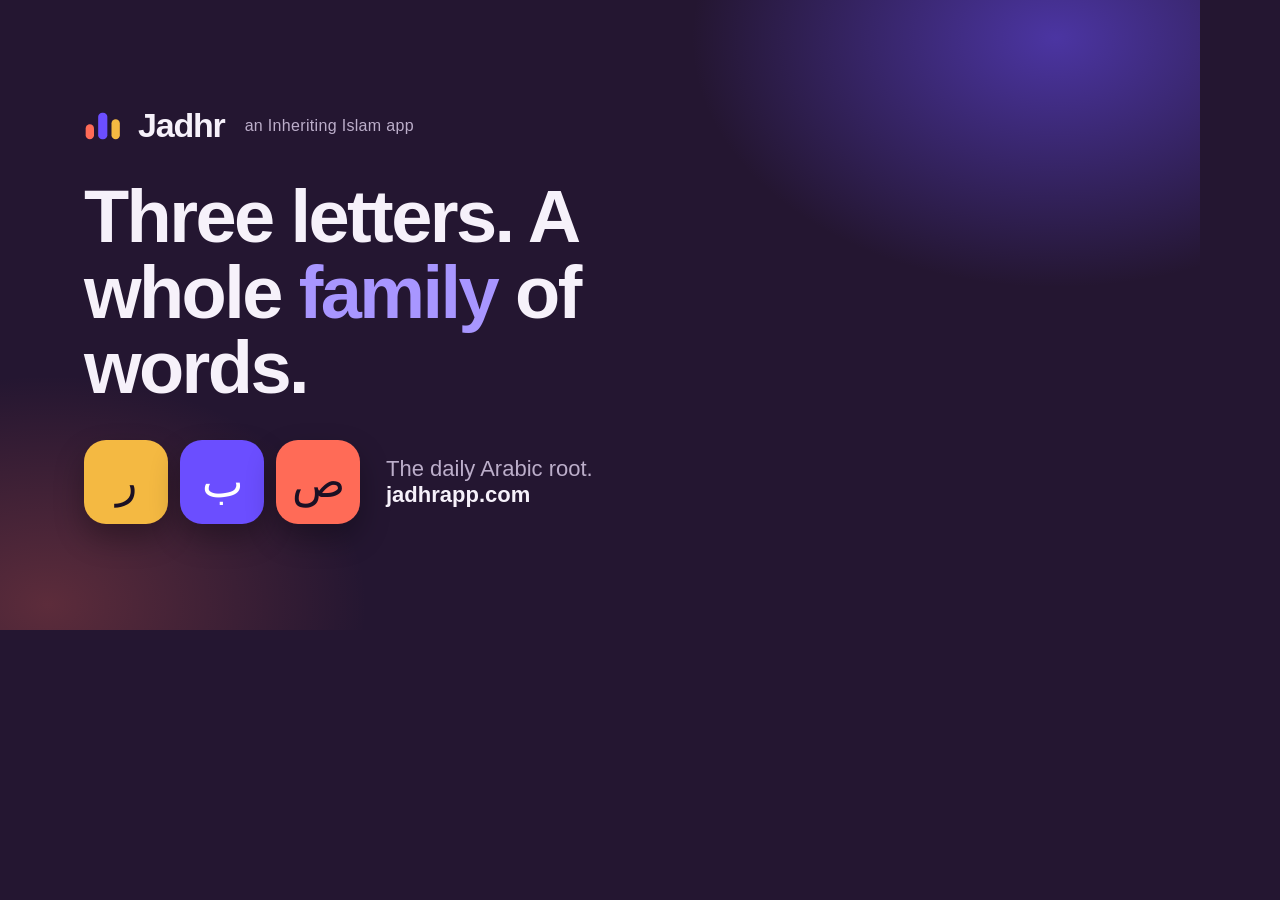
==== tools/og.html @ f07e19c1 "Jadhr gets its own domain, and a page that finally explains it The row on /apps/ says the idea is th" ====
<!doctype html>
<meta charset="utf-8">
<title>Jadhr — share card source</title>
<!--
  The 1200×630 share card, built as a page so it can be re-rendered rather than
  re-drawn. This is the surface Jadhr spreads on — a group chat — so it uses the
  product's own identity: plum ground, three radicals, nothing illustrative.

    "/Applications/Google Chrome.app/Contents/MacOS/Google Chrome" --headless \
      --window-size=1200,630 --force-device-scale-factor=1 \
      --screenshot=assets/img/og-card.png "file://$PWD/tools/og.html"
-->
<style>
  *{box-sizing:border-box;margin:0}
  body{
    width:1200px;height:630px;overflow:hidden;position:relative;
    background:#241631;color:#F6F1FA;
    font-family:"Avenir Next",Avenir,ui-sans-serif,-apple-system,sans-serif;
    display:flex;flex-direction:column;justify-content:center;gap:38px;padding:0 84px;
  }
  body::before{
    content:"";position:absolute;inset:0;
    background:
      radial-gradient(46% 60% at 88% 6%,rgba(107,78,255,.55),transparent 66%),
      radial-gradient(38% 52% at 4% 96%,rgba(255,107,87,.26),transparent 70%);
  }
  .in{position:relative;display:flex;flex-direction:column;gap:34px}
  .mark{display:flex;align-items:center;gap:14px}
  .mark svg{width:40px;height:34px}
  .mark b{font-size:34px;font-weight:800;letter-spacing:-.035em}
  .mark span{font-size:16px;color:#BCAECA;letter-spacing:.02em;margin-left:6px}
  h1{font-size:74px;font-weight:800;letter-spacing:-.035em;line-height:1.02;max-width:16ch}
  h1 em{font-style:normal;color:#A896FF}
  .row{display:flex;align-items:center;gap:26px}
  .tiles{display:flex;gap:12px}
  .t{width:84px;height:84px;border-radius:22px;display:grid;place-items:center;
     font-family:"SF Arabic","Geeza Pro","Noto Naskh Arabic",serif;font-size:44px;color:#1B1024;
     box-shadow:0 14px 30px rgba(0,0,0,.3)}
  .t1{background:#F4B942}.t2{background:#6B4EFF;color:#fff}.t3{background:#FF6B57}
  .foot{font-size:22px;color:#BCAECA}
  .foot b{color:#F6F1FA;font-weight:700}
</style>
<div class="in">
  <div class="mark">
    <svg viewBox="0 0 48 40" aria-hidden="true">
      <rect x="2" y="18" width="10" height="18" rx="5" fill="#FF6B57"/>
      <rect x="17" y="4" width="11" height="32" rx="5" fill="#6B4EFF"/>
      <rect x="33" y="12" width="10" height="24" rx="5" fill="#F4B942"/>
    </svg>
    <b>Jadhr</b><span>an Inheriting Islam app</span>
  </div>

  <h1>Three letters. A whole <em>family</em> of words.</h1>

  <div class="row">
    <div class="tiles">
      <div class="t t1" lang="ar">ر</div>
      <div class="t t2" lang="ar">ب</div>
      <div class="t t3" lang="ar">ص</div>
    </div>
    <p class="foot">The daily Arabic root.<br><b>jadhrapp.com</b></p>
  </div>
</div>
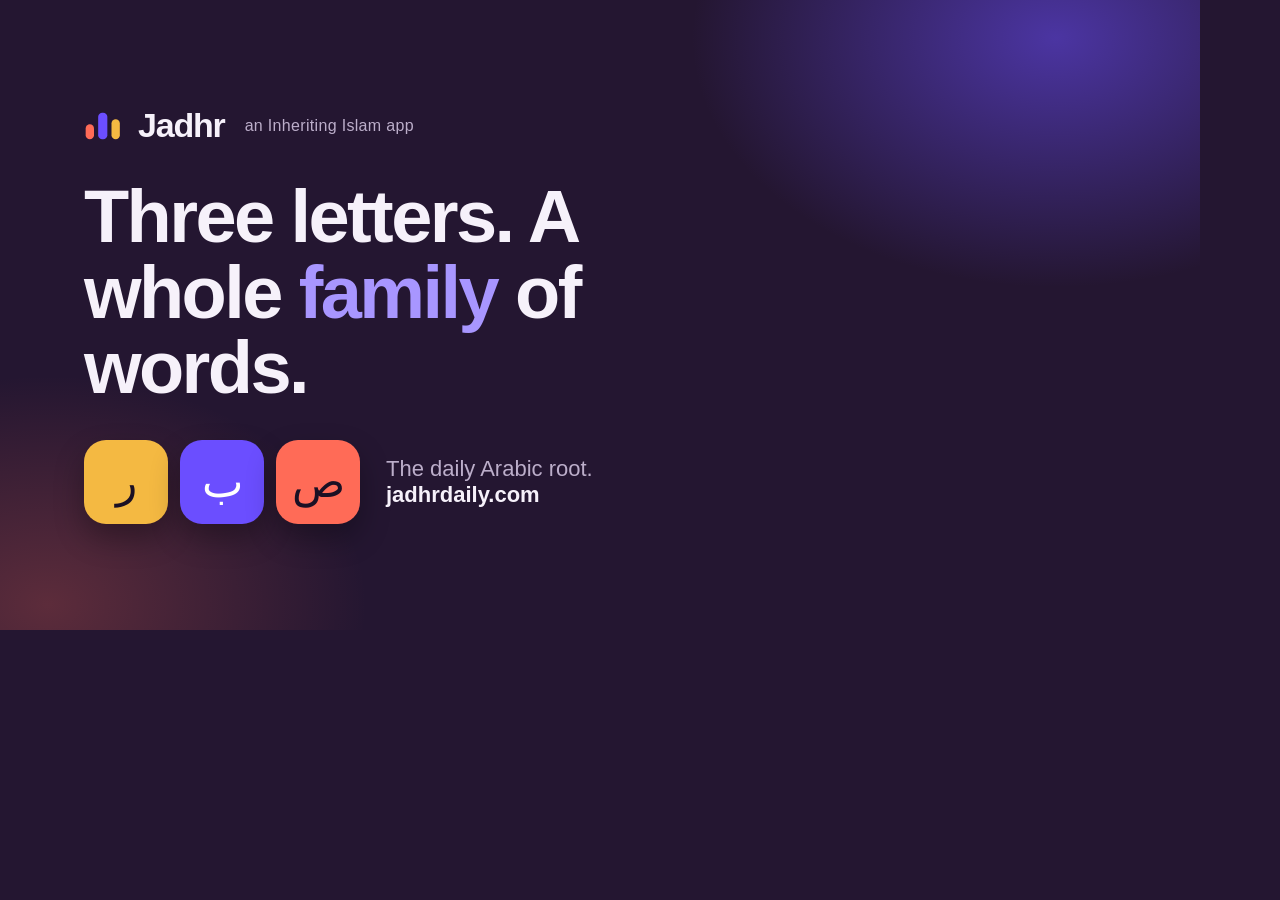
==== commit 4917448f: "Move to jadhrdaily.com — jadhrapp.com was jadhr.app with the dot moved There is another Jadhr, live " ====
--- a/tools/og.html
+++ b/tools/og.html
@@ -58,6 +58,6 @@
       <div class="t t2" lang="ar">ب</div>
       <div class="t t3" lang="ar">ص</div>
     </div>
-    <p class="foot">The daily Arabic root.<br><b>jadhrapp.com</b></p>
+    <p class="foot">The daily Arabic root.<br><b>jadhrdaily.com</b></p>
   </div>
 </div>
